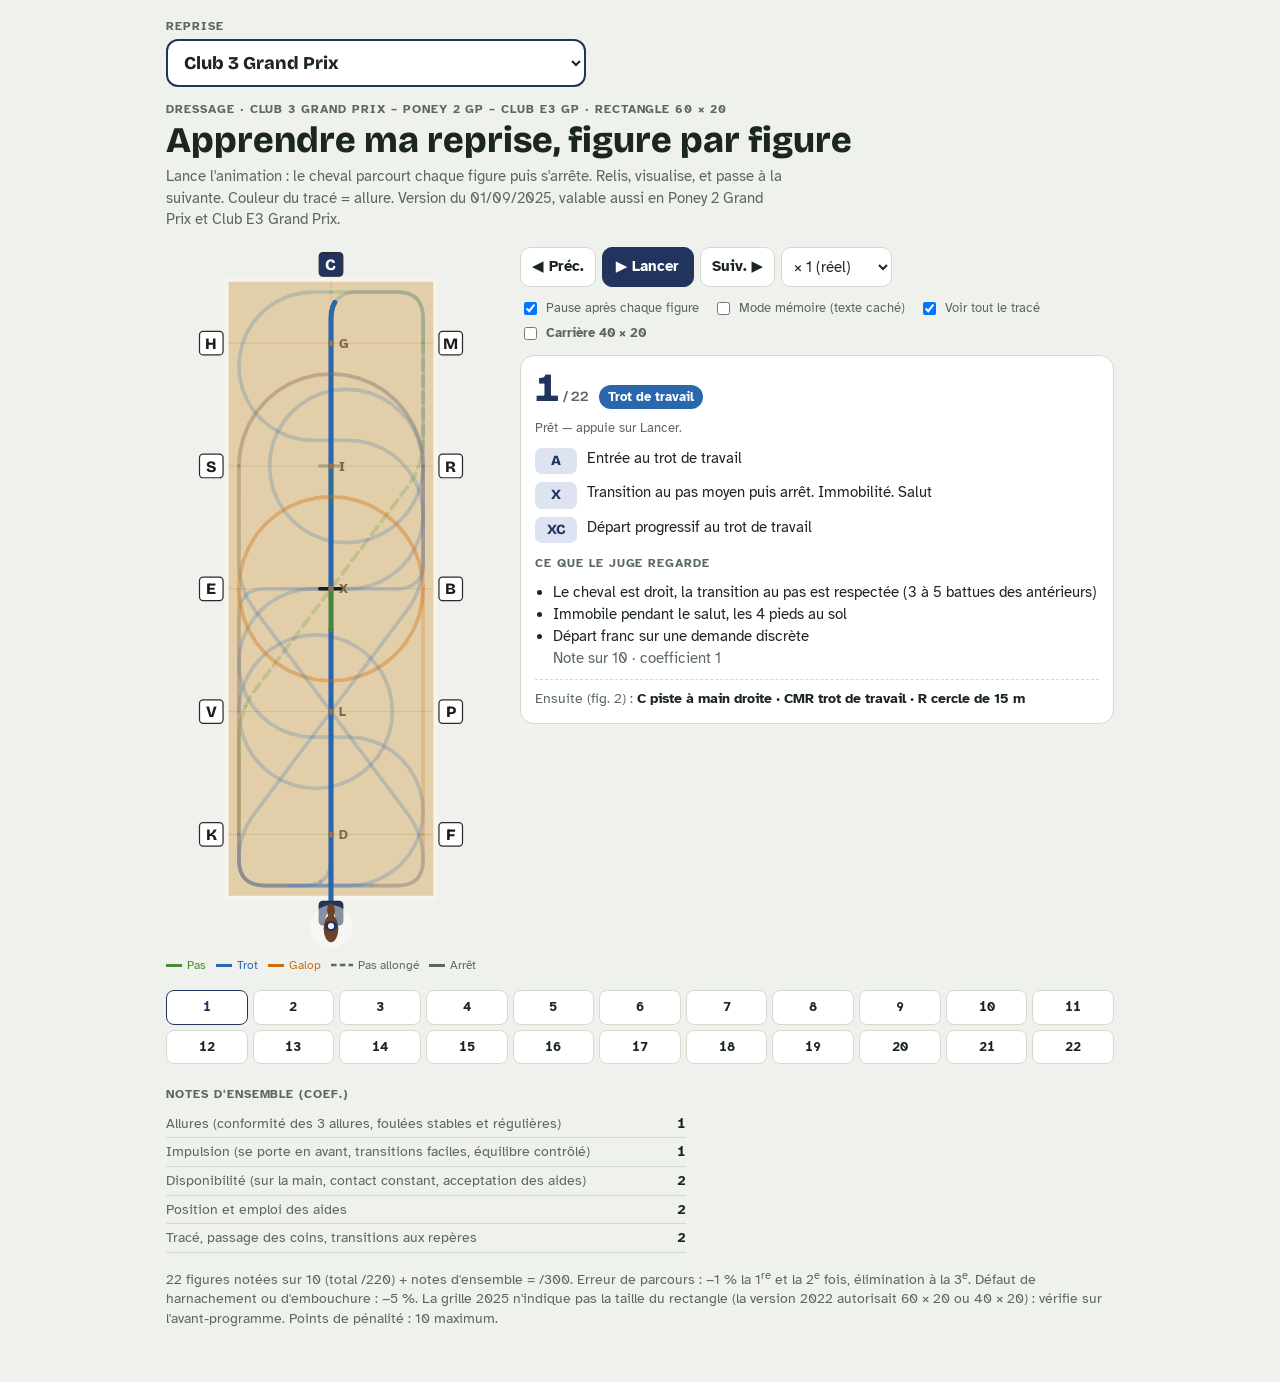
==== reprises/index.html @ a8da7c41 "Split Reprises page into index.html, style.css and app.js - Rename the page to index.html and separa" ====
<!doctype html>
<html lang="fr">
<head>
<meta charset="utf-8">
<meta name="viewport" content="width=device-width,initial-scale=1,viewport-fit=cover">
<title>Reprises Club Grand Prix</title>
<link rel="preconnect" href="https://fonts.googleapis.com">
<link rel="preconnect" href="https://fonts.gstatic.com" crossorigin>
<link rel="stylesheet" href="https://fonts.googleapis.com/css2?family=Bricolage+Grotesque:opsz,wght@12..96,600;12..96,800&family=Atkinson+Hyperlegible:wght@400;700&display=swap">
<link rel="stylesheet" href="style.css">
</head>
<body>
<div class="wrap">
  <header>
    <div class="repsel">
      <label for="repSelect">Reprise</label>
      <select id="repSelect"></select>
    </div>
    <div class="eyebrow"><span id="disc">Dressage</span> · <span id="repLbl">Club 3 Grand Prix</span> · rectangle <span id="sizeLbl">60 × 20</span></div>
    <h1>Apprendre ma reprise, figure par figure</h1>
    <p>Lance l'animation : le cheval parcourt chaque figure puis s'arrête. Relis, visualise, et passe à la suivante. Couleur du tracé = allure. <span id="repInfo"></span></p>
    <p id="phNote" hidden><b>Lettres en pointillé (V, S, R, P, L, I) :</b> elles n'existent pas sur un 40 × 20. Elles sont placées à leur point repère, à mi-chemin entre la lettre de coin et E ou B (et entre X et G ou D pour I et L).</p>
  </header>

  <div class="stage">
    <div class="arena-col">
      <svg id="arena" viewBox="-3.2 -3.4 26.4 68.6" role="img" aria-label="Carrière avec le tracé de la reprise"></svg>
      <div class="legend">
        <span class="lg-walk"><i></i>Pas</span>
        <span class="lg-trot"><i></i>Trot</span>
        <span class="lg-canter"><i></i>Galop</span>
        <span id="lgExtra" class="lg-extra"></span>
        <span><i class="lg-halt"></i>Arrêt</span>
      </div>
    </div>

    <div class="side">
      <div class="controls">
        <button class="btn" id="prev" aria-label="Figure précédente">◀ Préc.</button>
        <button class="btn primary" id="play">▶ Lancer</button>
        <button class="btn" id="next" aria-label="Figure suivante">Suiv. ▶</button>
        <select id="speed" aria-label="Vitesse">
          <option value="0.5">× 0,5 (lent)</option>
          <option value="1" selected>× 1 (réel)</option>
          <option value="1.5">× 1,5</option>
          <option value="2">× 2</option>
        </select>
      </div>
      <div class="toggles">
        <label><input type="checkbox" id="stopEach" checked> Pause après chaque figure</label>
        <label><input type="checkbox" id="hideText"> Mode mémoire (texte caché)</label>
        <label><input type="checkbox" id="showAll" checked> Voir tout le tracé</label>
        <label id="size40Lbl"><input type="checkbox" id="size40"> <b>Carrière 40 × 20</b> <span id="size40Note"></span></label>
      </div>

      <section class="card" id="card" aria-live="polite">
        <div class="fighead">
          <div class="fignum" id="fignum">1<small> / 22</small></div>
          <span class="gait" id="gait">Trot de travail</span>
        </div>
        <div class="status" id="status">Prêt — appuie sur Lancer.</div>
        <ul class="steps" id="steps"></ul>
        <button class="btn reveal" id="reveal" hidden>Révéler le texte</button>
        <h2>Ce que le juge regarde</h2>
        <ul class="ideas" id="ideas"></ul>
        <div class="next" id="nextFig"></div>
      </section>
    </div>
  </div>

  <nav class="chips" id="chips" aria-label="Figures de la reprise"></nav>

  <section class="notes">
    <h2>Notes d'ensemble (coef.)</h2>
    <table id="ensTable"></table>
    <p><span id="repScore"></span> <span id="repNotes"></span></p>
  </section>
</div>
<script src="app.js"></script>
</body>
</html>
---- reprises/style.css ----
/* Reset de base : zones sûres (encoche / barre système), élément [hidden], images responsives */
:root{color-scheme:light;box-sizing:border-box;padding-top:env(safe-area-inset-top,0px);padding-bottom:env(safe-area-inset-bottom,0px)}
html{scroll-padding-top:env(safe-area-inset-top,0px)}
body{margin:0;padding:0;background:var(--bg)}
img{max-width:100%}
[hidden]:not([hidden=until-found i]){display:none!important}

/* Layout: carrière verticale (A en bas, C en haut) à gauche, fiche de la figure à droite ; frise des 22 figures dessous */
:root{
  --bg:#eef1ec; --panel:#ffffff; --ink:#1c2620; --muted:#5a685f; --line:#d3dacf;
  --accent:#22345e; --accent-soft:#dde3f1;
  --walk:#4f8a2e; --trot:#2a67ad; --canter:#cf6d12;
  --display:"Bricolage Grotesque", "Avenir Next", system-ui, sans-serif;
  --body:"Atkinson Hyperlegible", "Segoe UI", system-ui, sans-serif;
}
@media (prefers-color-scheme: dark){:root:not([data-theme="light"]){
  --bg:#111618; --panel:#192125; --ink:#e6ece7; --muted:#9aa8a0; --line:#2b363a;
  --accent:#a9bcf0; --accent-soft:#25304a;
  --walk:#86c25e; --trot:#6fa6ec; --canter:#f19a45; color-scheme:dark}}
:root[data-theme="dark"]{
  --bg:#111618; --panel:#192125; --ink:#e6ece7; --muted:#9aa8a0; --line:#2b363a;
  --accent:#a9bcf0; --accent-soft:#25304a;
  --walk:#86c25e; --trot:#6fa6ec; --canter:#f19a45; color-scheme:dark}

*{box-sizing:border-box}
body{background:var(--bg);color:var(--ink);font-family:var(--body);font-size:15px;line-height:1.45}
.wrap{max-width:980px;margin:0 auto;padding-inline:16px;padding-block:18px 40px;display:flex;flex-direction:column;gap:16px}
header .eyebrow{font-size:12px;letter-spacing:.08em;text-transform:uppercase;color:var(--muted);font-weight:700}
.repsel{display:flex;flex-direction:column;gap:4px;margin:0 0 14px;max-width:420px}
.repsel label{font-size:11.5px;letter-spacing:.08em;text-transform:uppercase;color:var(--muted);font-weight:700}
#repSelect{width:100%;font-family:var(--display);font-weight:800;font-size:18px;padding:10px 12px;border:2px solid var(--accent);border-radius:12px;background:var(--panel);color:var(--ink);min-height:48px;cursor:pointer}
#repSelect:focus-visible{outline:3px solid var(--trot);outline-offset:2px}
h1{font-family:var(--display);font-weight:800;font-size:clamp(24px,5vw,36px);line-height:1.05;margin:4px 0 6px;text-wrap:balance}
header p{margin:0;color:var(--muted);max-width:62ch}

.stage{display:grid;grid-template-columns:minmax(130px,38%) 1fr;gap:14px;align-items:start}
@media (min-width:760px){.stage{grid-template-columns:330px 1fr;gap:24px}}
.arena-col{display:flex;flex-direction:column;gap:8px;position:sticky;top:env(safe-area-inset-top,0px)}
#arena{width:100%;height:auto;display:block;max-height:78vh}
.legend{display:flex;flex-wrap:wrap;gap:4px 10px;font-size:11.5px;color:var(--muted)}
.legend span{display:inline-flex;align-items:center;gap:5px}
.legend i{display:inline-block;width:16px;height:0;border-top:3px solid currentColor}

.side{display:flex;flex-direction:column;gap:12px;min-width:0}
.controls{display:flex;flex-wrap:wrap;gap:6px;align-items:center}
button,select{font:inherit;color:var(--ink)}
.btn{border:1px solid var(--line);background:var(--panel);border-radius:10px;padding:8px 11px;cursor:pointer;font-weight:700;min-height:40px}
.btn:hover{border-color:var(--accent)}
.btn.primary{background:var(--accent);color:var(--panel);border-color:var(--accent);min-width:92px}
.btn:focus-visible,.chip:focus-visible,select:focus-visible{outline:3px solid var(--trot);outline-offset:2px}
select{border:1px solid var(--line);background:var(--panel);border-radius:10px;padding:8px;min-height:40px}
.toggles{display:flex;flex-wrap:wrap;gap:6px 14px;font-size:13px;color:var(--muted)}
.toggles label{display:inline-flex;gap:6px;align-items:center;cursor:pointer}

.card{background:var(--panel);border:1px solid var(--line);border-radius:14px;padding:14px;display:flex;flex-direction:column;gap:10px}
.fighead{display:flex;align-items:baseline;gap:10px;flex-wrap:wrap}
.fignum{font-family:var(--display);font-weight:800;font-size:40px;line-height:.9;color:var(--accent);font-variant-numeric:tabular-nums}
.fignum small{font-size:14px;color:var(--muted);font-weight:600}
.gait{font-size:12.5px;font-weight:700;padding:3px 9px;border-radius:99px;color:#fff;background:var(--trot)}
.gait.walk{background:var(--walk)} .gait.canter{background:var(--canter)} .gait.none{background:var(--muted)}
.status{font-size:13px;color:var(--muted);min-height:1.2em}
.steps{list-style:none;margin:0;padding:0;display:flex;flex-direction:column;gap:8px;transition:filter .2s}
.steps li{display:grid;grid-template-columns:auto 1fr;gap:10px;align-items:start}
.lt{font-family:var(--display);font-weight:800;font-size:14px;min-width:42px;text-align:center;padding:3px 6px;border-radius:7px;background:var(--accent-soft);color:var(--accent)}
.hidden-text .steps{filter:blur(6px);user-select:none}
.reveal{align-self:flex-start;font-size:13px}
h2{font-size:12px;letter-spacing:.08em;text-transform:uppercase;color:var(--muted);margin:2px 0 0}
.ideas{margin:0;padding-left:18px;color:var(--ink)}
.next{font-size:13.5px;color:var(--muted);border-top:1px dashed var(--line);padding-top:9px}
.next b{color:var(--ink)}

.chips{display:grid;grid-template-columns:repeat(var(--cols,11),1fr);gap:5px}
.chip{position:relative;border:1px solid var(--line);background:var(--panel);border-radius:8px;padding:7px 0;font-weight:700;font-variant-numeric:tabular-nums;cursor:pointer;overflow:hidden;font-size:13px}
.chip.done{color:var(--muted)}
.chip.cur{border-color:var(--accent);color:var(--accent)}
.chip .bar{position:absolute;left:0;bottom:0;height:3px;background:var(--accent);width:0}

.notes{font-size:13.5px;color:var(--muted)}
.notes table{border-collapse:collapse;width:100%;max-width:520px;margin-top:6px}
.notes td{padding:4px 0;border-bottom:1px solid var(--line);vertical-align:top}
.notes td:last-child{text-align:right;font-variant-numeric:tabular-nums;color:var(--ink);font-weight:700;padding-left:10px}
.notes h2{margin-top:6px}
#size40Lbl.off{opacity:.5;cursor:not-allowed}
.legend svg{width:22px;height:6px;flex:none}

/* Légende : couleurs des allures et symbole d'arrêt (anciennement en style inline) */
.lg-walk{color:var(--walk)}
.lg-trot{color:var(--trot)}
.lg-canter{color:var(--canter)}
.lg-extra{display:contents}
.lg-halt{display:inline-block;width:0;height:10px;border-top:0;border-left:3px solid currentColor}
.ideas .note-line{color:var(--muted);list-style:none}
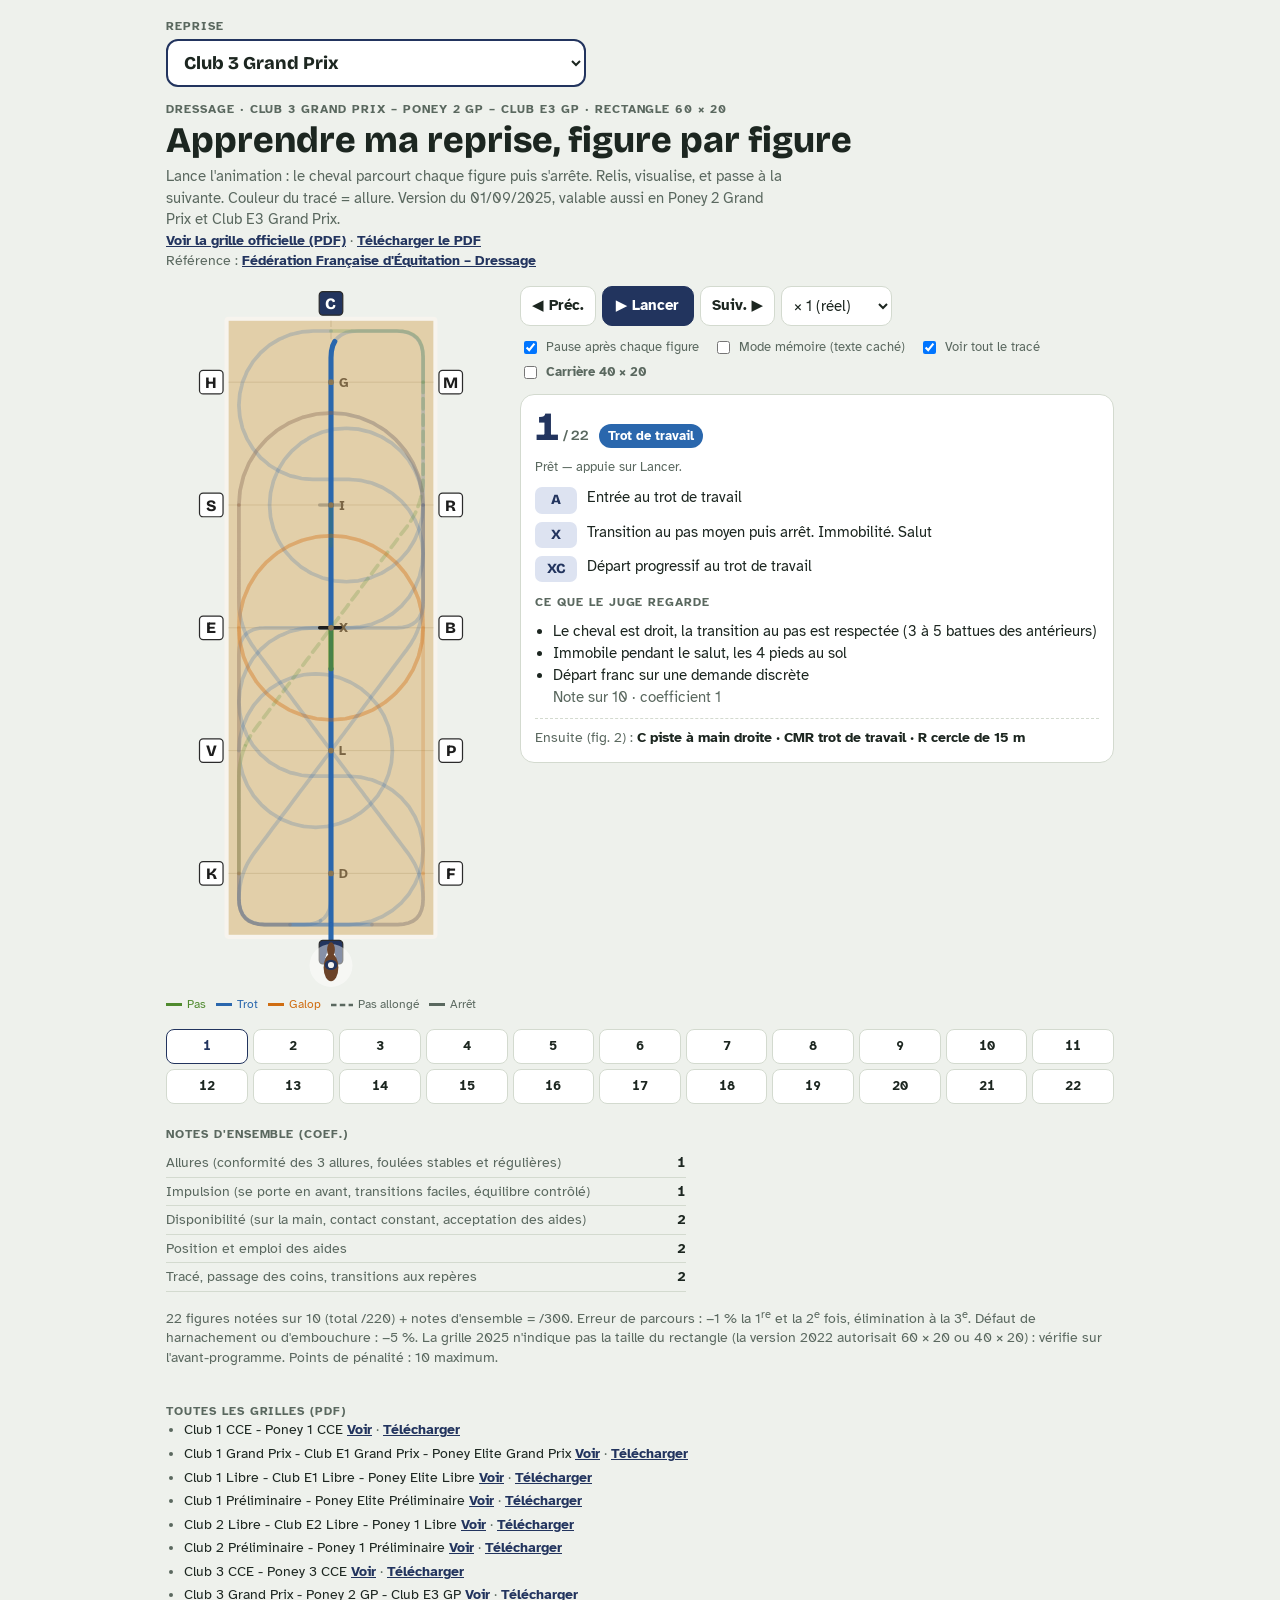
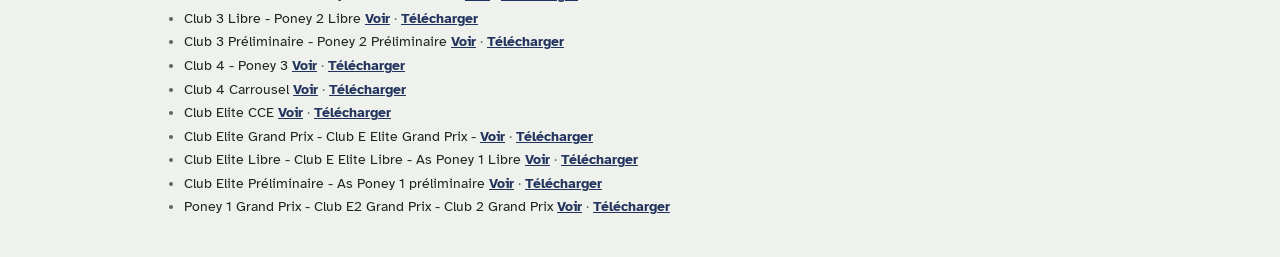
==== commit 6bd78e34: "Reprises: PDF viewer, Préliminaire reprises, FFE link - List all grilles in pdf/ with view and downl" ====
--- a/reprises/index.html
+++ b/reprises/index.html
@@ -19,6 +19,8 @@
     <div class="eyebrow"><span id="disc">Dressage</span> · <span id="repLbl">Club 3 Grand Prix</span> · rectangle <span id="sizeLbl">60 × 20</span></div>
     <h1>Apprendre ma reprise, figure par figure</h1>
     <p>Lance l'animation : le cheval parcourt chaque figure puis s'arrête. Relis, visualise, et passe à la suivante. Couleur du tracé = allure. <span id="repInfo"></span></p>
+    <p id="pdfLinks" class="doclinks" hidden><a id="pdfView" target="_blank" rel="noopener">Voir la grille officielle (PDF)</a> · <a id="pdfDl">Télécharger le PDF</a></p>
+    <p class="doclinks">Référence : <a href="https://www.ffe.com/pratiquer/disciplines/dressage" target="_blank" rel="noopener">Fédération Française d'Équitation – Dressage</a></p>
     <p id="phNote" hidden><b>Lettres en pointillé (V, S, R, P, L, I) :</b> elles n'existent pas sur un 40 × 20. Elles sont placées à leur point repère, à mi-chemin entre la lettre de coin et E ou B (et entre X et G ou D pour I et L).</p>
   </header>
 
@@ -75,7 +77,13 @@
     <table id="ensTable"></table>
     <p><span id="repScore"></span> <span id="repNotes"></span></p>
   </section>
+
+  <section class="notes">
+    <h2>Toutes les grilles (PDF)</h2>
+    <ul class="doclist" id="docList"></ul>
+  </section>
 </div>
+<script src="preliminaires.js"></script>
 <script src="app.js"></script>
 </body>
 </html>
--- a/reprises/style.css
+++ b/reprises/style.css
@@ -90,3 +90,9 @@
 .lg-extra{display:contents}
 .lg-halt{display:inline-block;width:0;height:10px;border-top:0;border-left:3px solid currentColor}
 .ideas .note-line{color:var(--muted);list-style:none}
+
+/* Liens vers les grilles PDF */
+.doclinks{margin:0;font-size:13.5px}
+.doclinks a,.doclist a{color:var(--accent);font-weight:700}
+.doclist{margin:0;padding-left:18px;display:flex;flex-direction:column;gap:4px;font-size:13.5px}
+.doc-name{color:var(--ink)}
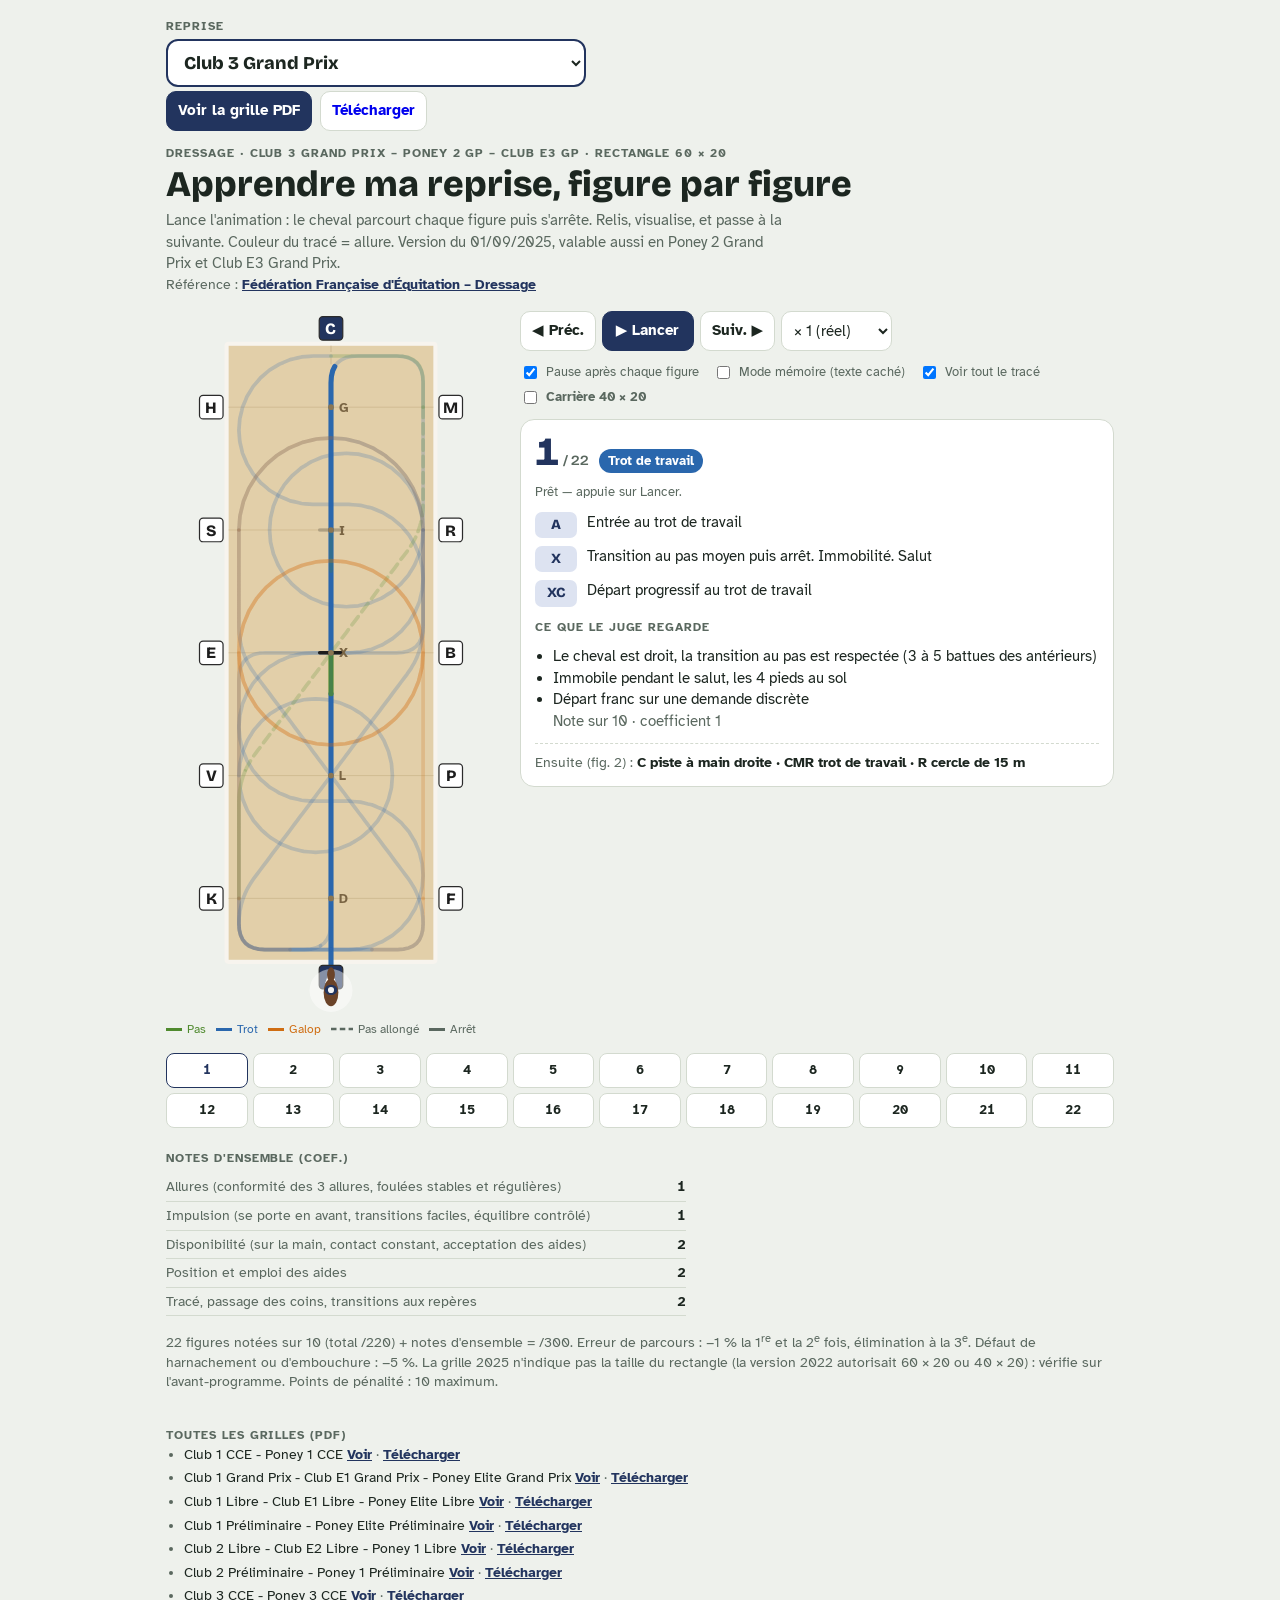
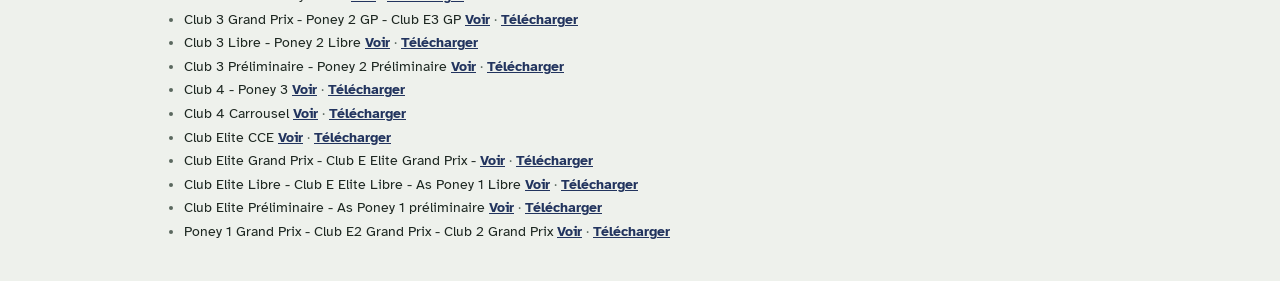
==== commit 47448f01: "Reprises: show PDF buttons next to the reprise selector Co-Authored-By: Claude Haiku 5.5 <noreply@an" ====
--- a/reprises/index.html
+++ b/reprises/index.html
@@ -15,11 +15,14 @@
     <div class="repsel">
       <label for="repSelect">Reprise</label>
       <select id="repSelect"></select>
+      <div id="pdfLinks" class="pdfbtns" hidden>
+        <a class="btn primary" id="pdfView" target="_blank" rel="noopener">Voir la grille PDF</a>
+        <a class="btn" id="pdfDl">Télécharger</a>
+      </div>
     </div>
     <div class="eyebrow"><span id="disc">Dressage</span> · <span id="repLbl">Club 3 Grand Prix</span> · rectangle <span id="sizeLbl">60 × 20</span></div>
     <h1>Apprendre ma reprise, figure par figure</h1>
     <p>Lance l'animation : le cheval parcourt chaque figure puis s'arrête. Relis, visualise, et passe à la suivante. Couleur du tracé = allure. <span id="repInfo"></span></p>
-    <p id="pdfLinks" class="doclinks" hidden><a id="pdfView" target="_blank" rel="noopener">Voir la grille officielle (PDF)</a> · <a id="pdfDl">Télécharger le PDF</a></p>
     <p class="doclinks">Référence : <a href="https://www.ffe.com/pratiquer/disciplines/dressage" target="_blank" rel="noopener">Fédération Française d'Équitation – Dressage</a></p>
     <p id="phNote" hidden><b>Lettres en pointillé (V, S, R, P, L, I) :</b> elles n'existent pas sur un 40 × 20. Elles sont placées à leur point repère, à mi-chemin entre la lettre de coin et E ou B (et entre X et G ou D pour I et L).</p>
   </header>
--- a/reprises/style.css
+++ b/reprises/style.css
@@ -96,3 +96,7 @@
 .doclinks a,.doclist a{color:var(--accent);font-weight:700}
 .doclist{margin:0;padding-left:18px;display:flex;flex-direction:column;gap:4px;font-size:13.5px}
 .doc-name{color:var(--ink)}
+
+/* Boutons PDF, sous le sélecteur de reprise */
+.pdfbtns{display:flex;flex-wrap:wrap;gap:8px}
+.pdfbtns .btn{display:inline-flex;align-items:center;text-decoration:none}
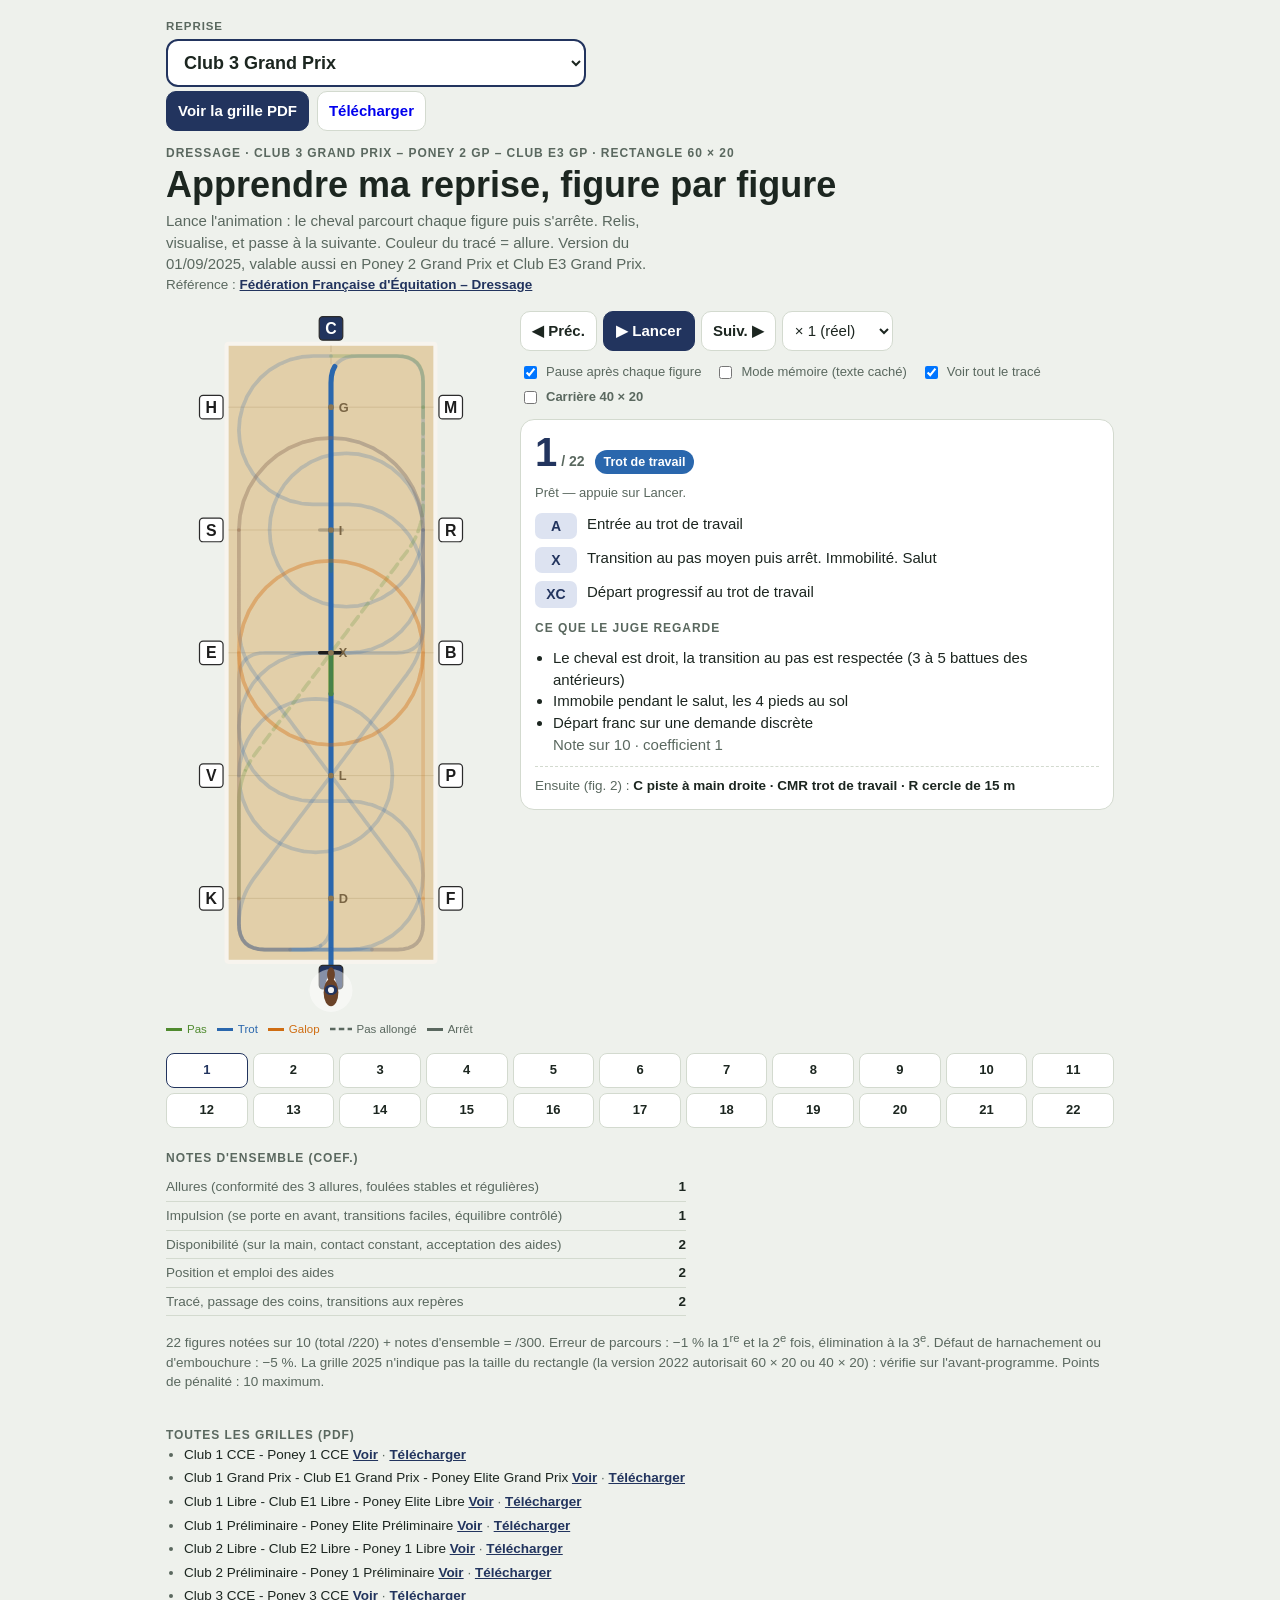
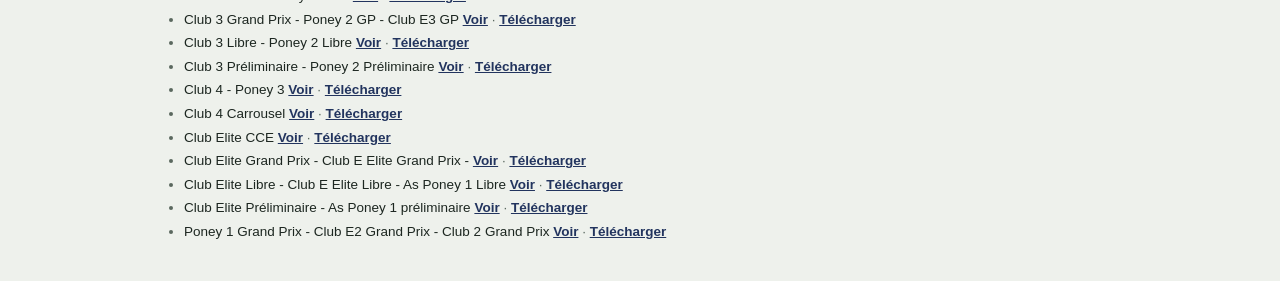
==== commit 5eed206c: "Reprises: offline support, icon, system fonts, speed options - Service worker and web manifest so th" ====
--- a/reprises/index.html
+++ b/reprises/index.html
@@ -4,10 +4,10 @@
 <meta charset="utf-8">
 <meta name="viewport" content="width=device-width,initial-scale=1,viewport-fit=cover">
 <title>Reprises Club Grand Prix</title>
-<link rel="preconnect" href="https://fonts.googleapis.com">
-<link rel="preconnect" href="https://fonts.gstatic.com" crossorigin>
-<link rel="stylesheet" href="https://fonts.googleapis.com/css2?family=Bricolage+Grotesque:opsz,wght@12..96,600;12..96,800&family=Atkinson+Hyperlegible:wght@400;700&display=swap">
+<link rel="icon" href="icon.svg" type="image/svg+xml">
 <link rel="stylesheet" href="style.css">
+<link rel="manifest" href="manifest.webmanifest">
+<meta name="theme-color" content="#22345e">
 </head>
 <body>
 <div class="wrap">
@@ -47,8 +47,8 @@
         <select id="speed" aria-label="Vitesse">
           <option value="0.5">× 0,5 (lent)</option>
           <option value="1" selected>× 1 (réel)</option>
-          <option value="1.5">× 1,5</option>
-          <option value="2">× 2</option>
+          <option value="5">× 5</option>
+          <option value="10">× 10</option>
         </select>
       </div>
       <div class="toggles">
@@ -88,5 +88,11 @@
 </div>
 <script src="preliminaires.js"></script>
 <script src="app.js"></script>
+<script>
+// Hors ligne : enregistre sw.js (nécessite http(s) ou localhost, pas file://)
+if ('serviceWorker' in navigator && location.protocol.startsWith('http')) {
+  navigator.serviceWorker.register('sw.js').catch(() => {});
+}
+</script>
 </body>
 </html>
--- a/reprises/style.css
+++ b/reprises/style.css
@@ -10,8 +10,9 @@
   --bg:#eef1ec; --panel:#ffffff; --ink:#1c2620; --muted:#5a685f; --line:#d3dacf;
   --accent:#22345e; --accent-soft:#dde3f1;
   --walk:#4f8a2e; --trot:#2a67ad; --canter:#cf6d12;
-  --display:"Bricolage Grotesque", "Avenir Next", system-ui, sans-serif;
-  --body:"Atkinson Hyperlegible", "Segoe UI", system-ui, sans-serif;
+  /* Polices système uniquement : pas de chargement en ligne */
+  --display:"Trebuchet MS", "Gill Sans", Verdana, Arial, sans-serif;
+  --body:"Segoe UI", "Helvetica Neue", Arial, sans-serif;
 }
 @media (prefers-color-scheme: dark){:root:not([data-theme="light"]){
   --bg:#111618; --panel:#192125; --ink:#e6ece7; --muted:#9aa8a0; --line:#2b363a;
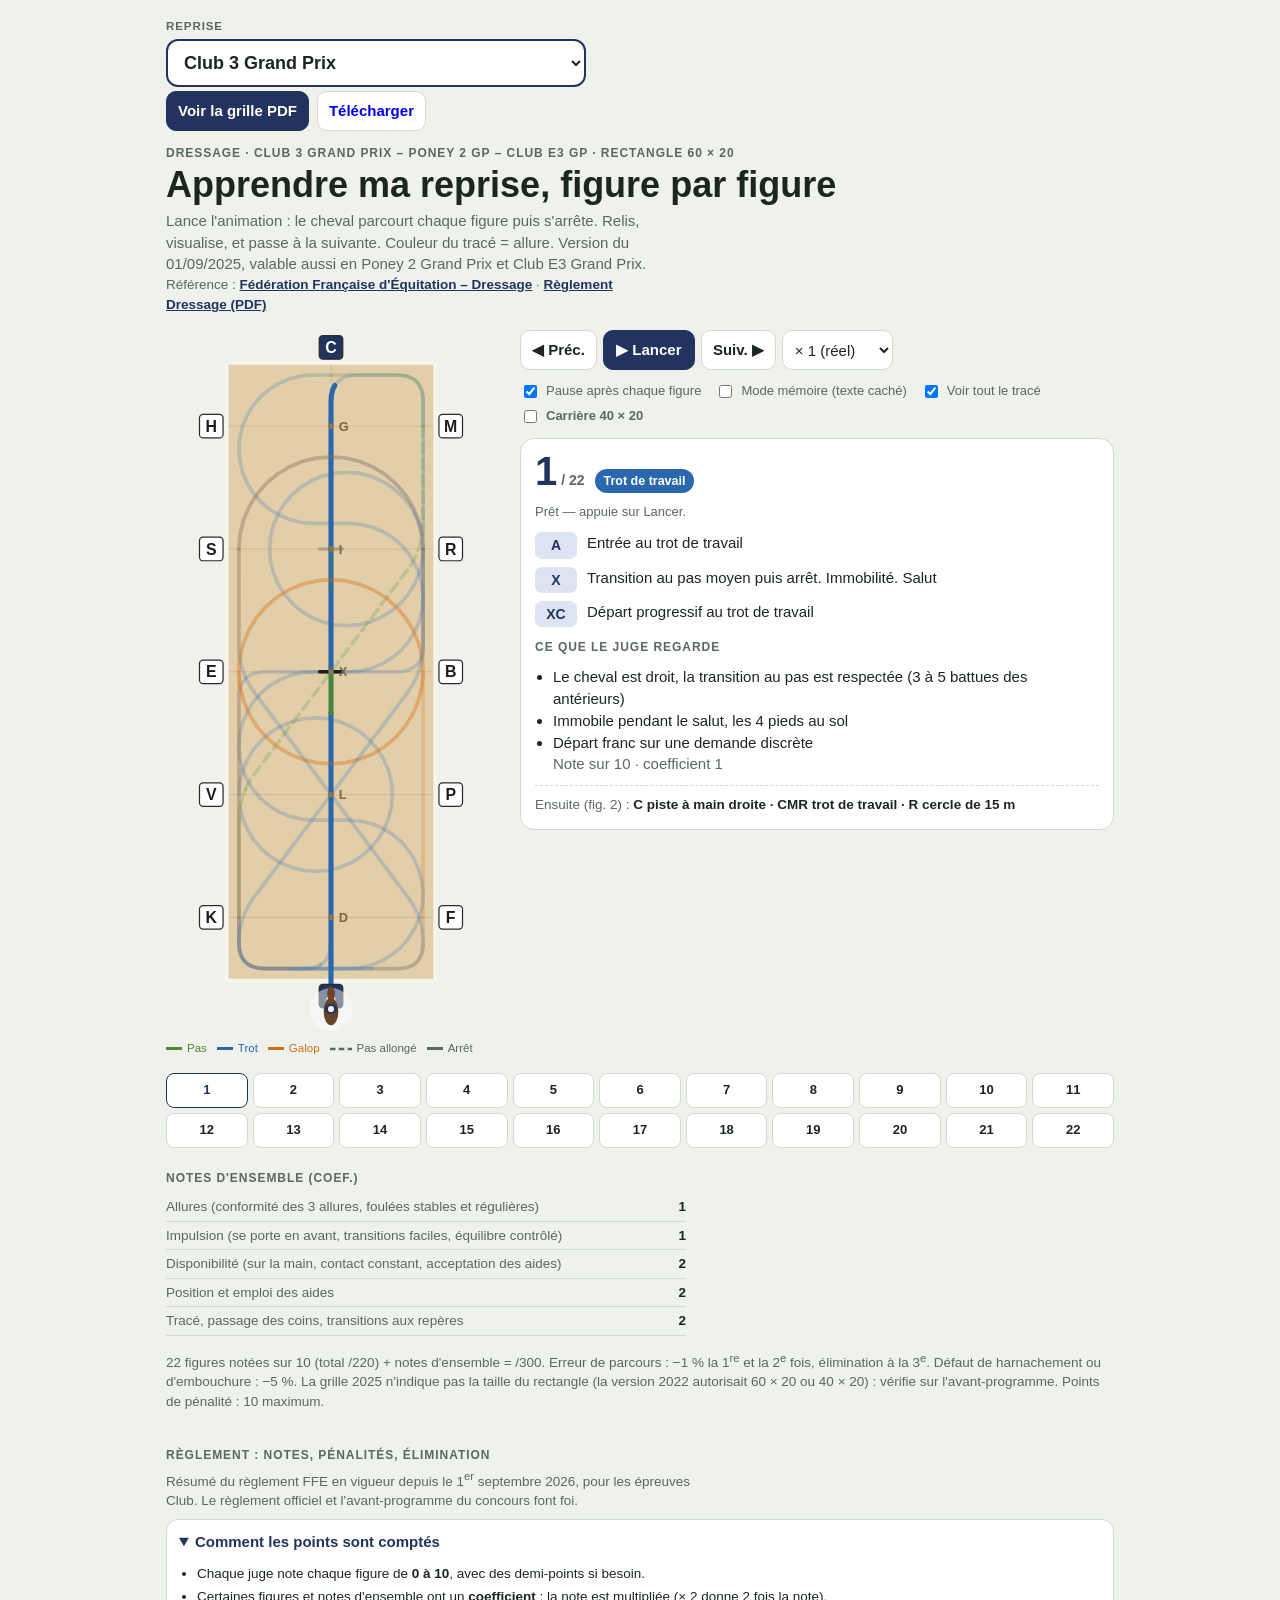
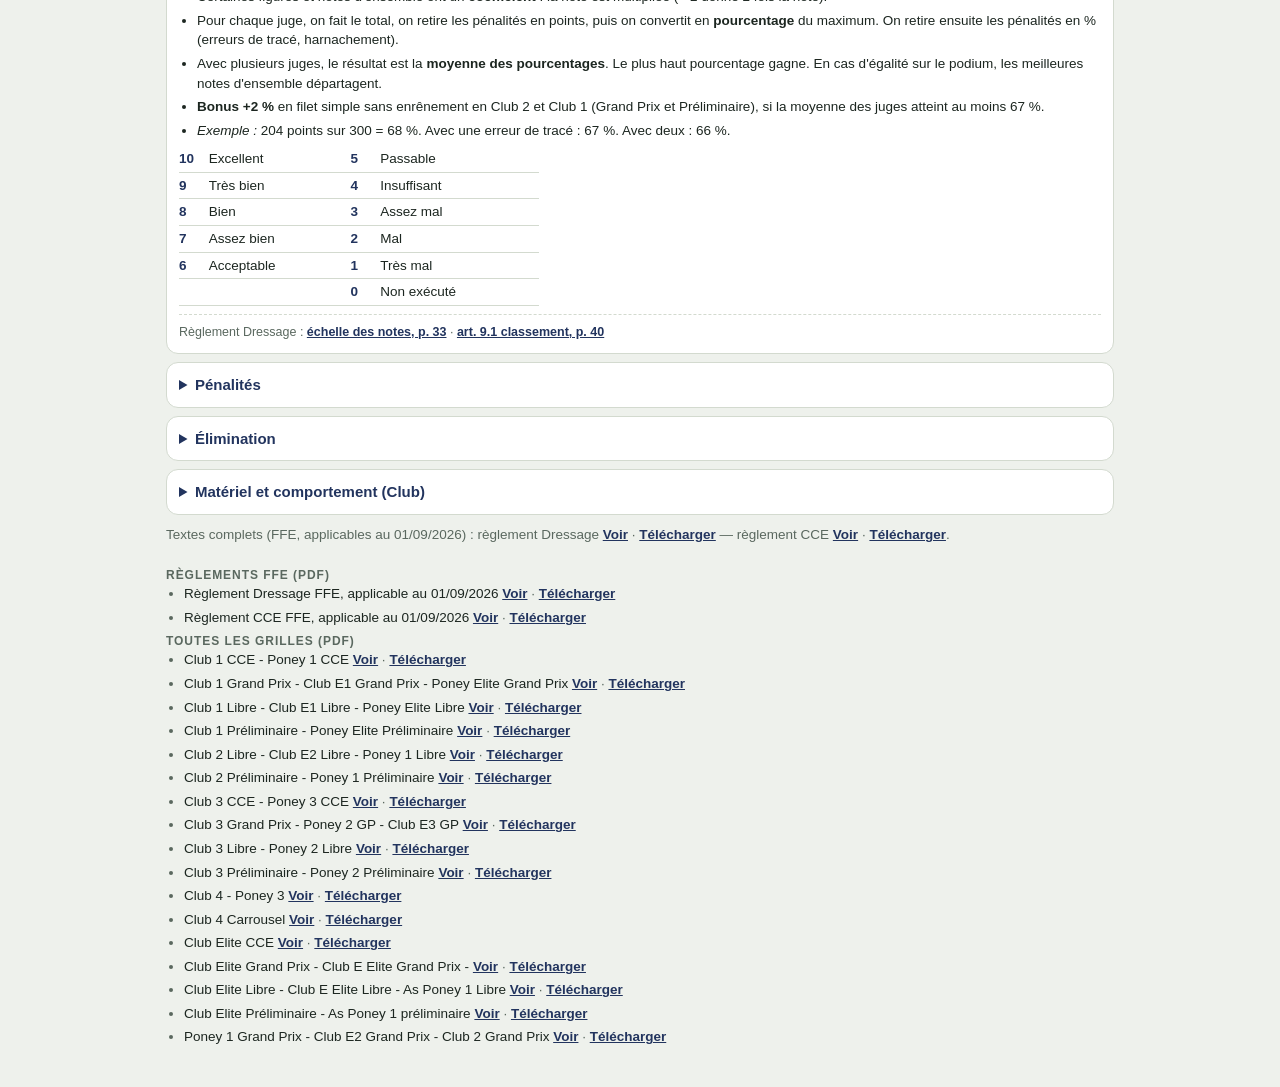
==== commit ab5e081c: "Reprises: rules section (scoring, penalties, elimination, equipment) Add a collapsible "Règlement" s" ====
--- a/reprises/index.html
+++ b/reprises/index.html
@@ -23,7 +23,7 @@
     <div class="eyebrow"><span id="disc">Dressage</span> · <span id="repLbl">Club 3 Grand Prix</span> · rectangle <span id="sizeLbl">60 × 20</span></div>
     <h1>Apprendre ma reprise, figure par figure</h1>
     <p>Lance l'animation : le cheval parcourt chaque figure puis s'arrête. Relis, visualise, et passe à la suivante. Couleur du tracé = allure. <span id="repInfo"></span></p>
-    <p class="doclinks">Référence : <a href="https://www.ffe.com/pratiquer/disciplines/dressage" target="_blank" rel="noopener">Fédération Française d'Équitation – Dressage</a></p>
+    <p class="doclinks">Référence : <a href="https://www.ffe.com/pratiquer/disciplines/dressage" target="_blank" rel="noopener">Fédération Française d'Équitation – Dressage</a> · <a id="rulesPdf" href="pdf/reglement-dressage-2027-applicable-au-01-09-2026_4.pdf" target="_blank" rel="noopener">Règlement Dressage (PDF)</a></p>
     <p id="phNote" hidden><b>Lettres en pointillé (V, S, R, P, L, I) :</b> elles n'existent pas sur un 40 × 20. Elles sont placées à leur point repère, à mi-chemin entre la lettre de coin et E ou B (et entre X et G ou D pour I et L).</p>
   </header>
 
@@ -81,7 +81,185 @@
     <p><span id="repScore"></span> <span id="repNotes"></span></p>
   </section>
 
+  <section class="notes rules" id="rules" aria-labelledby="rulesTitle">
+    <h2 id="rulesTitle">Règlement : notes, pénalités, élimination</h2>
+    <p class="rules-intro">Résumé du règlement FFE en vigueur depuis le 1<sup>er</sup> septembre 2026, pour les épreuves Club. Le règlement officiel et l'avant-programme du concours font foi.</p>
+
+    <!-- ===== Dressage (règlement Dressage FFE, août 2026) ===== -->
+    <div data-rules="dre">
+      <details open>
+        <summary>Comment les points sont comptés</summary>
+        <ul>
+          <li>Chaque juge note chaque figure de <b>0 à 10</b>, avec des demi-points si besoin.</li>
+          <li>Certaines figures et notes d'ensemble ont un <b>coefficient</b> : la note est multipliée (× 2 donne 2 fois la note).</li>
+          <li>Pour chaque juge, on fait le total, on retire les pénalités en points, puis on convertit en <b>pourcentage</b> du maximum. On retire ensuite les pénalités en % (erreurs de tracé, harnachement).</li>
+          <li>Avec plusieurs juges, le résultat est la <b>moyenne des pourcentages</b>. Le plus haut pourcentage gagne. En cas d'égalité sur le podium, les meilleures notes d'ensemble départagent.</li>
+          <li><b>Bonus +2 %</b> en filet simple sans enrênement en Club 2 et Club 1 (Grand Prix et Préliminaire), si la moyenne des juges atteint au moins 67 %.</li>
+          <li><i>Exemple :</i> 204 points sur 300 = 68 %. Avec une erreur de tracé : 67 %. Avec deux : 66 %.</li>
+        </ul>
+        <table class="scale" aria-label="Échelle des notes">
+          <tr><td>10</td><td>Excellent</td><td>5</td><td>Passable</td></tr>
+          <tr><td>9</td><td>Très bien</td><td>4</td><td>Insuffisant</td></tr>
+          <tr><td>8</td><td>Bien</td><td>3</td><td>Assez mal</td></tr>
+          <tr><td>7</td><td>Assez bien</td><td>2</td><td>Mal</td></tr>
+          <tr><td>6</td><td>Acceptable</td><td>1</td><td>Très mal</td></tr>
+          <tr><td></td><td></td><td>0</td><td>Non exécuté</td></tr>
+        </table>
+        <p class="art">Règlement Dressage : <a href="pdf/reglement-dressage-2027-applicable-au-01-09-2026_4.pdf#page=33" target="_blank" rel="noopener">échelle des notes, p. 33</a> · <a href="pdf/reglement-dressage-2027-applicable-au-01-09-2026_4.pdf#page=40" target="_blank" rel="noopener">art. 9.1 classement, p. 40</a></p>
+      </details>
+
+      <details>
+        <summary>Pénalités</summary>
+        <table class="pen">
+          <tr><td><b>Erreur de tracé</b> (tourner du mauvais côté, oublier un mouvement), signalée ou non par la cloche</td><td>1<sup>re</sup> : −1 %<br>2<sup>e</sup> : −1 %<br>3<sup>e</sup> : élimination</td></tr>
+          <tr><td>Sortir par la porte en A restée ouverte</td><td>−1 % (erreur de tracé)</td></tr>
+          <tr><td><b>Erreur d'exécution</b> : salut non conforme (rênes dans une seule main), trot enlevé au lieu d'assis quand il n'est pas autorisé</td><td>−2 points</td></tr>
+          <tr><td>Entrer en A avant la cloche, ou plus de 45 secondes après</td><td>−2 points</td></tr>
+          <tr><td>Entrer sur la piste (même autour du rectangle) avec un stick</td><td>−2 points, et lâcher le stick</td></tr>
+          <tr><td>Entrer avec des protections (guêtres, bandes, cloches) ou un écouteur</td><td>−2 points, et les retirer à la demande du président, sinon élimination</td></tr>
+          <tr><td><b>Aide extérieure</b> : quelqu'un t'aide par la voix, des signes… une fois que tu es dans le rectangle</td><td>−5 points par intervention</td></tr>
+          <tr><td>Défaut de harnachement ou d'embouchure, gogue sans fourche ou trop serré, tenue ou éperons non conformes (contrôle à la sortie de piste)</td><td>−5 %</td></tr>
+          <tr><td>Ne pas passer à son ordre de passage</td><td>−5 points ou élimination</td></tr>
+          <tr><td>Reprise libre : temps dépassé ou insuffisant</td><td>−2 points</td></tr>
+        </table>
+        <p class="small">Les pénalités en % sont retirées du pourcentage final. Les pénalités en points sont retirées du total avant la conversion en pourcentage. Le trot enlevé est autorisé en Club 4 et Club 3, et pour les cavaliers de 60 ans et plus.</p>
+        <p class="art">Règlement Dressage : <a href="pdf/reglement-dressage-2027-applicable-au-01-09-2026_4.pdf#page=39" target="_blank" rel="noopener">tableau des pénalités, p. 39</a> · <a href="pdf/reglement-dressage-2027-applicable-au-01-09-2026_4.pdf#page=35" target="_blank" rel="noopener">art. 7.5 entrée en piste, p. 35</a></p>
+      </details>
+
+      <details>
+        <summary>Élimination</summary>
+        <ul>
+          <li>3<sup>e</sup> erreur de tracé.</li>
+          <li><b>Chute</b> du cheval ou du cavalier entre l'entrée en A et l'arrêt final. Le cavalier quitte la piste à pied.</li>
+          <li>Le cheval <b>sort du rectangle</b> en franchissant la lice des quatre membres (sauf en carrousel).</li>
+          <li><b>Défense</b> qui bloque la reprise plus de 20 secondes, ou qui met en danger le cavalier, le cheval, les juges ou le public (même avant l'entrée).</li>
+          <li><b>Boiterie</b> marquée. La décision du président du jury est sans appel.</li>
+          <li><b>Sang frais</b> dans la bouche ou sur les flancs. Ailleurs, le président décide ; une piqûre d'insecte n'élimine pas.</li>
+          <li><b>Brutalité ou mauvais traitement</b>, y compris à la détente : usage excessif du stick ou des éperons, muserolle trop serrée.</li>
+          <li>Utilisation de substances interdites (dopage).</li>
+          <li>Refuser de retirer des protections ou un écouteur à la demande du président.</li>
+          <li>Monter sur la piste de compétition en dehors de son passage, sans autorisation : disqualification.</li>
+        </ul>
+        <p class="art">Règlement Dressage : <a href="pdf/reglement-dressage-2027-applicable-au-01-09-2026_4.pdf#page=37" target="_blank" rel="noopener">art. 7.8 erreurs, boiterie, sang, p. 37</a> · <a href="pdf/reglement-dressage-2027-applicable-au-01-09-2026_4.pdf#page=38" target="_blank" rel="noopener">art. 7.9 chute, défense, aide extérieure, p. 38</a></p>
+      </details>
+
+      <details>
+        <summary>Matériel et comportement (Club)</summary>
+        <h3>Obligatoire</h3>
+        <ul>
+          <li><b>Casque</b> aux normes dès que l'on est à cheval dans l'enceinte du concours (détente comprise).</li>
+          <li>Tenue d'équitation libre, correcte et adaptée (pas de veste imposée en Club).</li>
+          <li>Selle, avec ou sans étriers. Filet avec sous-gorge ; bride avec sous-gorge, 4 rênes et muserolle.</li>
+          <li>Muserolle réglée pour laisser passer <b>deux doigts</b> sur le chanfrein.</li>
+        </ul>
+        <h3>Interdit sur la piste de compétition</h3>
+        <ul>
+          <li>Guêtres, bandes, cloches et toute protection (autorisées à la détente ; permises en Libre et carrousel).</li>
+          <li><b>Stick</b> (cravache), y compris autour du rectangle. Seule exception : les reprises CCE courues en concours de dressage (1,20 m, 1 m pour les poneys).</li>
+          <li>Écouteur pour le cavalier ; casque audio pour le cheval (partout dans le concours).</li>
+          <li>Œillères, bouchons d'oreilles, bonnet qui couvre les yeux, masque ou lunettes, cagoule magnétique.</li>
+          <li>Martingale à anneaux, rondelles, rênes latérales ou coulissantes.</li>
+          <li>Mors de moins de 1,0 cm de diamètre (poneys) ou 1,2 cm (chevaux), mors tout en cuir, anti-passe-langue, hackamore.</li>
+          <li>Fourreau de muserolle, bande de respect, rênes à poignées, étrier aimanté.</li>
+          <li><b>Bride</b> : seulement en Club Elite, Club 1, Grand Prix, Libre et Carrousel ; jamais pour un cheval ou poney de 5 ans et moins.</li>
+          <li><b>Enrênements</b> (triangle, gogue indépendant, gogue canter, gogue commandé) : autorisés sur filet simple de Club 4 à Club 1, interdits en Club Elite. Un seul à la fois ; le gogue indépendant passe par les anneaux du mors, avec sa fourche, et laisse le nez légèrement en avant à l'arrêt.</li>
+          <li>Monte sans mors : seulement en Libre et carrousel (licol en corde, sidepull ou cordelette).</li>
+        </ul>
+        <h3>Autorisé</h3>
+        <ul>
+          <li>Éperons (facultatifs) à branches lisses ; molettes lisses qui tournent librement. Leur taille est limitée en Club et Poney.</li>
+          <li>Bonnet non attaché à la muserolle (y compris anti-bruit), filet de nez, tresses, collier de chasse, bricole, croupière.</li>
+          <li>La <b>voix du cavalier</b>, avec modération. Personne d'autre ne peut aider.</li>
+          <li>Faire <b>dicter</b> la reprise, sans rien ajouter ni répéter (sauf en championnat).</li>
+          <li>Retirer sa veste s'il fait très chaud, ajouter un blouson s'il pleut.</li>
+        </ul>
+        <p class="art">Règlement Dressage : <a href="pdf/reglement-dressage-2027-applicable-au-01-09-2026_4.pdf#page=19" target="_blank" rel="noopener">art. 4.3 tenue, éperons, stick, p. 19</a> · <a href="pdf/reglement-dressage-2027-applicable-au-01-09-2026_4.pdf#page=22" target="_blank" rel="noopener">art. 5.4 harnachement, p. 22</a></p>
+      </details>
+    </div>
+
+    <!-- ===== CCE (règlement CCE FFE, août 2026, test de dressage) ===== -->
+    <div data-rules="cce" hidden>
+      <details open>
+        <summary>Comment les points sont comptés</summary>
+        <ul>
+          <li>Chaque juge note chaque figure de <b>0 à 10</b>, multipliée par son coefficient, puis les notes d'ensemble.</li>
+          <li>Pour chaque juge : total des points, <b>moins les pénalités</b>, divisé par le maximum, × 100 = pourcentage. Avec plusieurs juges, on fait la moyenne.</li>
+          <li>En complet, ce pourcentage devient des <b>points de pénalité</b> : en Club, (100 − %) × 1,5. <b>Moins on a de points, mieux c'est</b>. Ils s'ajoutent à ceux du cross et du saut d'obstacles.</li>
+          <li><i>Exemple :</i> 66,55 % donne (100 − 66,55) × 1,5 = <b>50,2 points</b>.</li>
+          <li><b>Bonus 2 points</b> en filet simple sans enrênement en Club 3, Club 2 et Club 1.</li>
+          <li>Moins de <b>45 %</b> de moyenne au dressage : retrait réglementaire.</li>
+        </ul>
+        <p class="art">Règlement CCE : <a href="pdf/reglement-cce-2027-version-de-travail-applicable-au-01-09-2026_0.pdf#page=44" target="_blank" rel="noopener">art. 9.1 calcul du dressage, p. 44</a></p>
+      </details>
+
+      <details>
+        <summary>Pénalités</summary>
+        <table class="pen">
+          <tr><td><b>Erreur de parcours</b>, signalée ou non par la cloche</td><td>1<sup>re</sup> : −2 points<br>2<sup>e</sup> : −4 points<br>3<sup>e</sup> : élimination</td></tr>
+          <tr><td>Ne pas saluer à l'arrêt d'entrée ou de fin (le salut se fait rênes dans une seule main)</td><td>Compte comme une erreur de parcours</td></tr>
+          <tr><td>Entrer plus de 45 secondes après le signal</td><td>Compte comme une erreur de parcours</td></tr>
+          <tr><td>Trotter enlevé quand le protocole demande assis</td><td>Une erreur à chaque figure</td></tr>
+          <tr><td>Sortir par l'entrée en A ouverte ou par une lice discontinue</td><td>Compte comme une erreur de parcours</td></tr>
+          <tr><td>Entrer avant la cloche</td><td>−2 points</td></tr>
+          <tr><td>Entrer avec la cravache autour ou dans le rectangle</td><td>−2 points</td></tr>
+          <tr><td>Défaut de harnachement (entrer avec des protections…)</td><td>−2 points</td></tr>
+          <tr><td>Défaut de tenue</td><td>−2 points</td></tr>
+          <tr><td>Aide de complaisance</td><td>−10 points</td></tr>
+          <tr><td>Ne pas partir à son ordre ou à son horaire sans autorisation du jury</td><td>−10 points</td></tr>
+        </table>
+        <p class="small">Les pénalités sont retirées du total de chaque juge, avant le calcul du pourcentage.</p>
+        <p class="art">Règlement CCE : <a href="pdf/reglement-cce-2027-version-de-travail-applicable-au-01-09-2026_0.pdf#page=41" target="_blank" rel="noopener">art. 8.2 pénalités, p. 41</a> · <a href="pdf/reglement-cce-2027-version-de-travail-applicable-au-01-09-2026_0.pdf#page=34" target="_blank" rel="noopener">déroulement du test, p. 34</a></p>
+      </details>
+
+      <details>
+        <summary>Élimination</summary>
+        <ul>
+          <li>3<sup>e</sup> erreur de parcours.</li>
+          <li><b>Chute</b> du cheval ou du cavalier.</li>
+          <li><b>Sortie de la carrière</b> en franchissant les lices, quatre pieds dehors.</li>
+          <li>Garder la <b>cravache</b> après la 3<sup>e</sup> figure.</li>
+          <li>Le cheval refuse d'avancer pendant plus de <b>20 secondes</b>.</li>
+          <li><b>Boiterie</b> caractérisée.</li>
+        </ul>
+        <p class="art">Règlement CCE : <a href="pdf/reglement-cce-2027-version-de-travail-applicable-au-01-09-2026_0.pdf#page=41" target="_blank" rel="noopener">art. 8.2 pénalités, p. 41</a></p>
+      </details>
+
+      <details>
+        <summary>Matériel et comportement (Club)</summary>
+        <h3>Obligatoire</h3>
+        <ul>
+          <li><b>Casque</b> ; tenue d'équitation libre ou aux couleurs du club.</li>
+          <li>Selle anglaise avec étriers (selle d'amazone possible jusqu'en Club 2).</li>
+          <li><b>Embouchure</b> : la monte sans mors est interdite. Une seule paire de rênes sur un mors simple.</li>
+          <li>Bottes ou boots avec un vrai talon (12 mm au moins).</li>
+        </ul>
+        <h3>Interdit pendant le test de dressage</h3>
+        <ul>
+          <li><b>Cravache</b> sur la piste et autour (autorisée à la détente : 1,20 m, 1 m en Poney).</li>
+          <li>Écouteurs (une oreillette seulement, et seulement à la détente).</li>
+          <li>Protections (guêtres, bandes), couvre-selle.</li>
+          <li>Martingales, rondelles, et tout enrênement, sauf le <b>gogue</b> (fixe, commandé en 4 rênes ou attaché aux rênes) en Club 3, Club 2 et Club 1.</li>
+          <li>Anti-passe-langue ou langue attachée.</li>
+          <li>Œillères, bouchons d'oreilles, masque anti-mouches, bonnet attaché à la muserolle qui bloque les oreilles, cagoule magnétique.</li>
+          <li>Bande de respect, rênes à poignées, étrivière autour de l'encolure, fourreau de muserolle.</li>
+          <li>Éperons de plus de 2 cm en Poney.</li>
+        </ul>
+        <h3>Autorisé</h3>
+        <ul>
+          <li>Collier de chasse, bricole, filet de nez ou cache-naseaux.</li>
+          <li>Bonnet en néoprène ou matelassé, en extérieur seulement, sans couvrir les yeux.</li>
+        </ul>
+        <p class="small">La reprise de complet <b>ne peut pas être dictée</b> : il faut la connaître par cœur.</p>
+        <p class="art">Règlement CCE : <a href="pdf/reglement-cce-2027-version-de-travail-applicable-au-01-09-2026_0.pdf#page=14" target="_blank" rel="noopener">tenue et cravache, p. 14</a> · <a href="pdf/reglement-cce-2027-version-de-travail-applicable-au-01-09-2026_0.pdf#page=16" target="_blank" rel="noopener">harnachement en dressage, p. 16</a></p>
+      </details>
+    </div>
+
+    <p class="doclinks">Textes complets (FFE, applicables au 01/09/2026) : règlement Dressage <a href="pdf/reglement-dressage-2027-applicable-au-01-09-2026_4.pdf" target="_blank" rel="noopener">Voir</a> · <a href="pdf/reglement-dressage-2027-applicable-au-01-09-2026_4.pdf" download>Télécharger</a> — règlement CCE <a href="pdf/reglement-cce-2027-version-de-travail-applicable-au-01-09-2026_0.pdf" target="_blank" rel="noopener">Voir</a> · <a href="pdf/reglement-cce-2027-version-de-travail-applicable-au-01-09-2026_0.pdf" download>Télécharger</a>.</p>
+  </section>
+
   <section class="notes">
+    <h2>Règlements FFE (PDF)</h2>
+    <ul class="doclist" id="ruleList"></ul>
     <h2>Toutes les grilles (PDF)</h2>
     <ul class="doclist" id="docList"></ul>
   </section>
--- a/reprises/style.css
+++ b/reprises/style.css
@@ -101,3 +101,22 @@
 /* Boutons PDF, sous le sélecteur de reprise */
 .pdfbtns{display:flex;flex-wrap:wrap;gap:8px}
 .pdfbtns .btn{display:inline-flex;align-items:center;text-decoration:none}
+
+/* Règlement : notes, pénalités, élimination, matériel (blocs repliables) */
+.rules-intro{margin:4px 0 8px;max-width:70ch}
+.rules details{background:var(--panel);border:1px solid var(--line);border-radius:12px;padding:0 12px;margin-top:8px;color:var(--ink)}
+.rules summary{cursor:pointer;font-family:var(--display);font-weight:800;font-size:15px;padding:11px 0;color:var(--accent)}
+.rules summary:focus-visible{outline:3px solid var(--trot);outline-offset:2px;border-radius:6px}
+.rules details[open]{padding-bottom:12px}
+.rules ul{margin:0 0 6px;padding-left:18px;display:flex;flex-direction:column;gap:4px}
+.rules h3{font-size:12px;letter-spacing:.06em;text-transform:uppercase;color:var(--muted);margin:10px 0 4px}
+.rules .small{font-size:12.5px;color:var(--muted);margin:8px 0 0}
+.rules table.pen{max-width:none}
+.rules table.pen td:first-child{padding-right:12px}
+.rules table.pen td:last-child{width:34%;min-width:7em}
+.rules table.scale{max-width:360px}
+.rules table.scale td{text-align:left;font-weight:400;color:var(--ink);padding:3px 8px 3px 0}
+.rules table.scale td:nth-child(odd){font-weight:800;color:var(--accent);width:2.2em;font-variant-numeric:tabular-nums}
+.rules .doclinks{margin-top:10px}
+.rules .art{font-size:12.5px;color:var(--muted);margin:8px 0 0;border-top:1px dashed var(--line);padding-top:8px}
+.rules .art a{color:var(--accent);font-weight:700}
